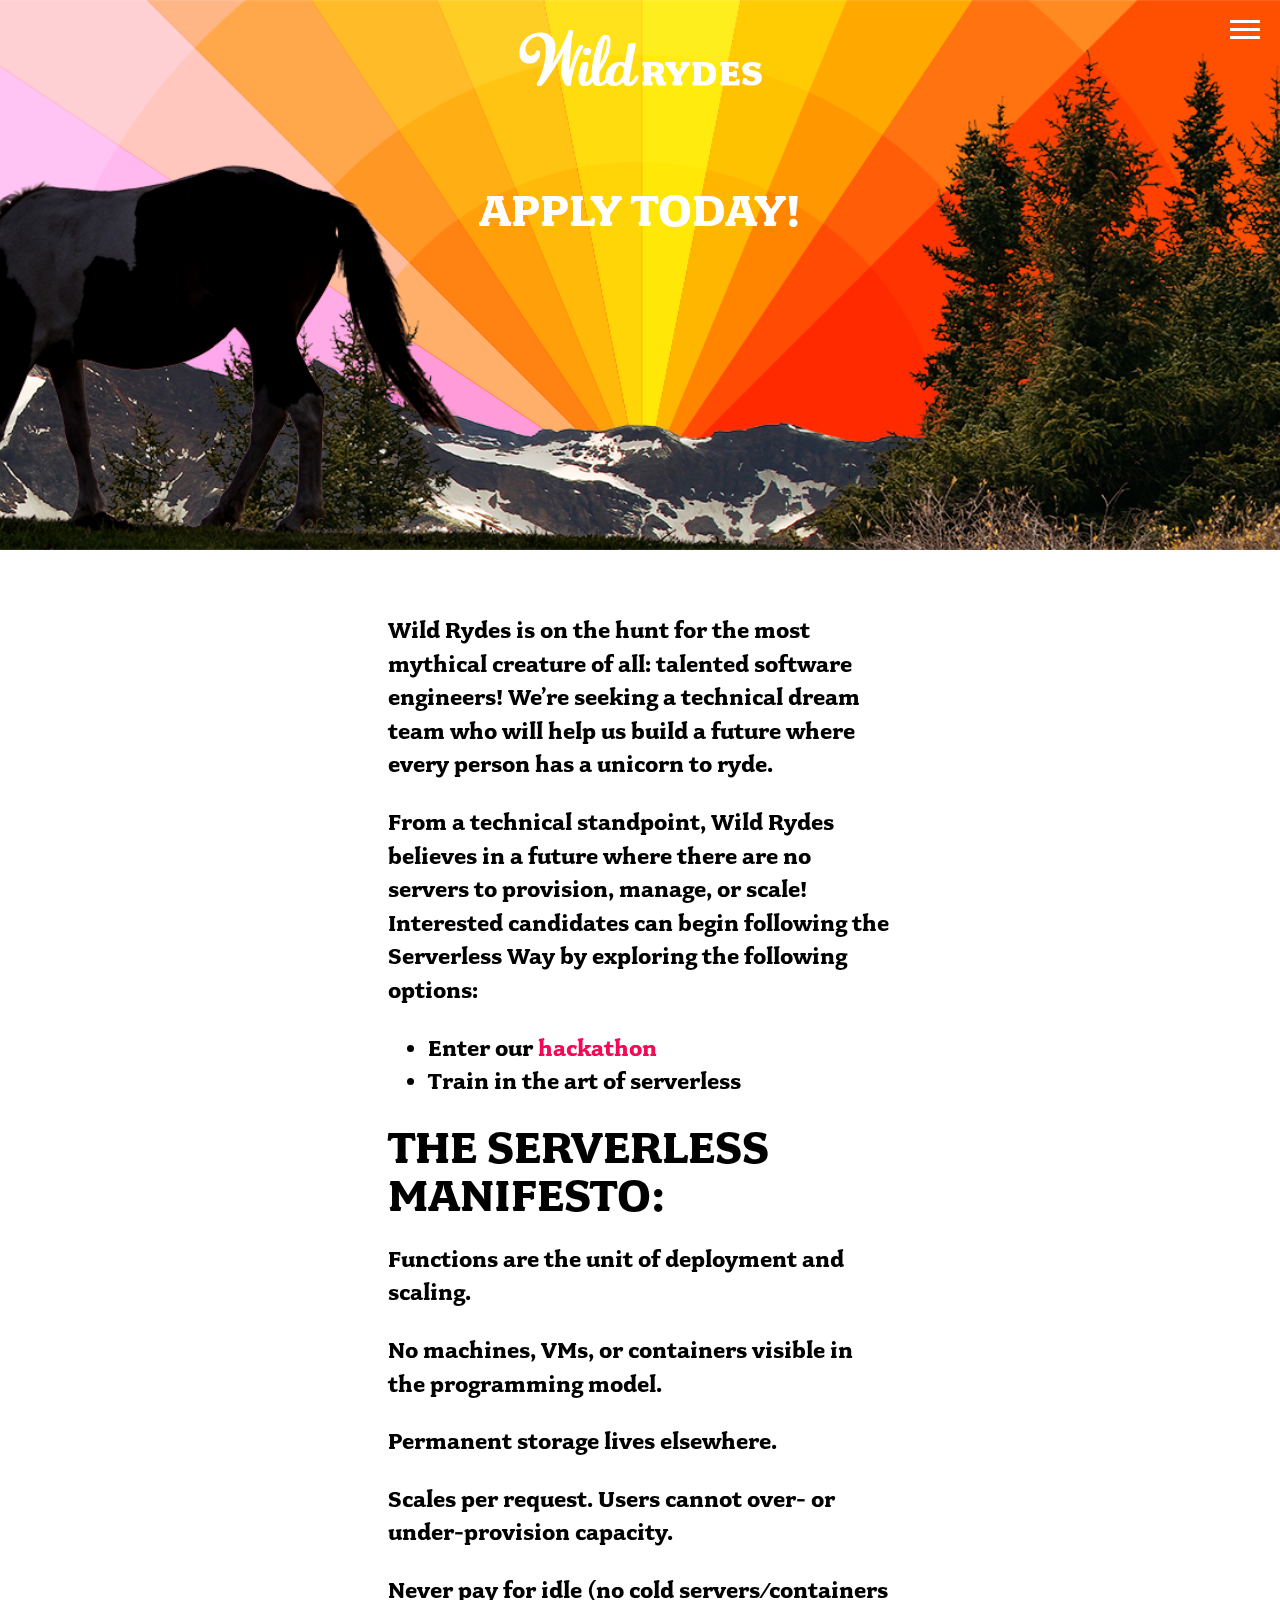
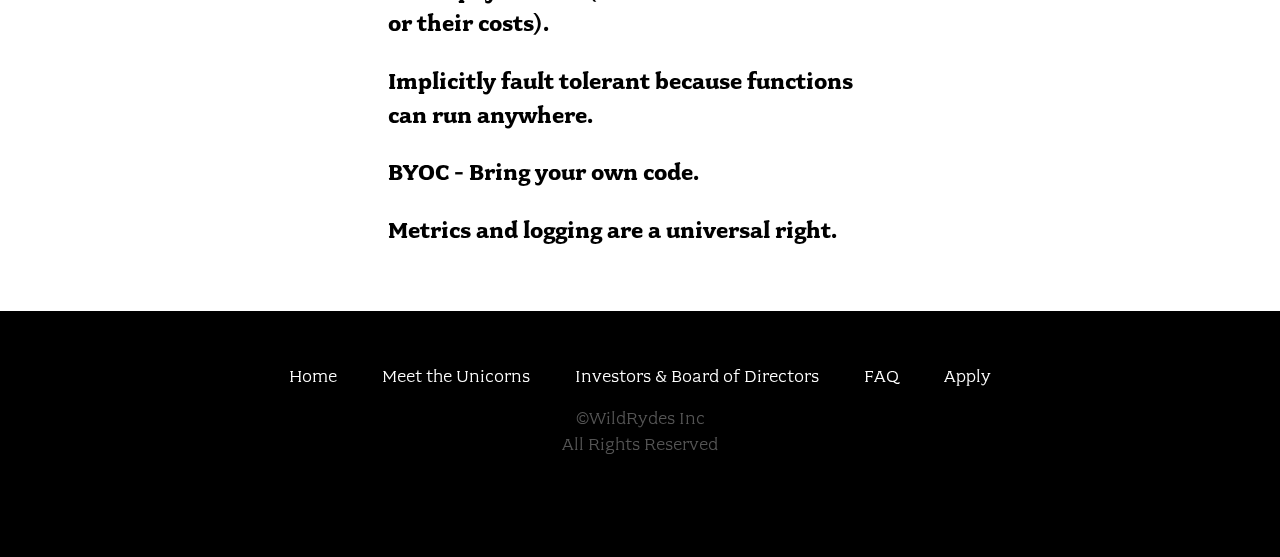
==== apply.html @ 74ac7d46 "Initial commit" ====
<!doctype html>
<html class="no-js" lang="">
<head>
  <meta charset="utf-8">
  <meta name="description" content="">
  <meta name="viewport" content="width=device-width, initial-scale=1">
  <title>Apply - Wild Rydes</title>

  <link rel="stylesheet" href="css/font.css">
  <link rel="stylesheet" href="css/main.css">

  <script src="js/vendor/modernizr.js"></script>
</head>
<body class="page-apply">

  <header class="site-header">
    <div class="site-logo">Wild Rydes</div>

    <div class="row column medium-8 large-6 xlarge-5 xxlarge-4">
      <h1 class="title">Apply Today!</h1>
    </div>

    <nav class="site-nav">
      <ul>
        <li><a href="index.html">Home</a></li>
        <li><a href="unicorns.html">Meet the Unicorns</a></li>
        <li><a href="investors.html">Investors & Board of Directors</a></li>
        <li><a href="faq.html">FAQ</a></li>
        <li><a href="apply.html">Apply</a></li>
      </ul>
    </nav>
    <button type="button" class="btn-menu"><span>Menu</span></button>
  </header>

  <section class="content">
    <div class="row column medium-10 large-7 xlarge-5">
      <p>Wild Rydes is on the hunt for the most mythical creature of all: talented software engineers! We’re seeking a technical dream team who will help us build a future where every person has a unicorn to ryde.</p>
      <p>From a technical standpoint, Wild Rydes believes in a future where there are no servers to provision, manage, or scale! Interested candidates can begin following the Serverless Way by exploring the following options:</p>
      <ul>
        <li>Enter our <a href="http://awschatbot.devpost.com" target="_blank">hackathon</a></li>
        <li>Train in the art of serverless</li>
      </ul>

      <h2>The Serverless Manifesto:</h2>
      <p>Functions are the unit of deployment and scaling.</p>
      <p>No machines, VMs, or containers visible in the programming model.</p>
      <p>Permanent storage lives elsewhere.</p>
      <p>Scales per request. Users cannot over- or under-provision capacity.</p>
      <p>Never pay for idle (no cold servers/containers or their costs).</p>
      <p>Implicitly fault tolerant because functions can run anywhere.</p>
      <p>BYOC - Bring your own code.</p>
      <p>Metrics and logging are a universal right.</p>
    </div>
  </section>

  <footer class="site-footer">
    <div class="row column">
      <nav class="footer-nav">
        <ul>
          <li><a href="index.html">Home</a></li>
          <li><a href="unicorns.html">Meet the Unicorns</a></li>
          <li><a href="investors.html">Investors & Board of Directors</a></li>
          <li><a href="faq.html">FAQ</a></li>
          <li><a href="apply.html">Apply</a></li>
        </ul>
      </nav>
    </div>

    <div class="row column">
      <div class="footer-legal">
        &copy;WildRydes Inc<br>
        All Rights Reserved
      </div>
    </div>
  </footer>

  <script src="js/vendor.js"></script>

  <script src="js/main.js"></script>
</body>
</html>
---- css/font.css ----
@font-face {
    font-family: "fairplex-wide";
    font-style: normal;
    font-weight: 400;
    src: url("../fonts/fairplex-wide-n4.woff") format("woff2");
}
@font-face {
    font-family: "fairplex-wide";
    font-style: normal;
    font-weight: 700;
    src: url("../fonts/fairplex-wide-n7.woff") format("woff2");
}
---- css/main.css ----
/*! normalize.css v4.2.0 | MIT License | github.com/necolas/normalize.css */html{font-family:sans-serif;line-height:1.15;-ms-text-size-adjust:100%;-webkit-text-size-adjust:100%}body{margin:0}article,aside,footer,header,nav,section{display:block}h1{font-size:2em;margin:.67em 0}figcaption,figure,main{display:block}figure{margin:1em 40px}hr{box-sizing:content-box;height:0;overflow:visible}pre{font-family:monospace,monospace;font-size:1em}a{background-color:transparent;-webkit-text-decoration-skip:objects}a:active,a:hover{outline-width:0}abbr[title]{border-bottom:none;text-decoration:underline;text-decoration:underline dotted}b,strong{font-weight:inherit;font-weight:bolder}code,kbd,samp{font-family:monospace,monospace;font-size:1em}dfn{font-style:italic}mark{background-color:#ff0;color:#000}small{font-size:80%}sub,sup{font-size:75%;line-height:0;position:relative;vertical-align:baseline}sub{bottom:-.25em}sup{top:-.5em}audio,video{display:inline-block}audio:not([controls]){display:none;height:0}img{border-style:none}svg:not(:root){overflow:hidden}button,input,optgroup,select,textarea{font:inherit;margin:0}optgroup{font-weight:700}button,input{overflow:visible}button,select{text-transform:none}[type=reset],[type=submit],button,html [type=button]{-webkit-appearance:button;cursor:pointer}[type=button]::-moz-focus-inner,[type=reset]::-moz-focus-inner,[type=submit]::-moz-focus-inner,button::-moz-focus-inner{border-style:none;padding:0}[type=button]:-moz-focusring,[type=reset]:-moz-focusring,[type=submit]:-moz-focusring,button:-moz-focusring{outline:1px dotted ButtonText}fieldset{border:1px solid silver;margin:0 2px;padding:.35em .625em .75em}legend{box-sizing:border-box;color:inherit;display:table;max-width:100%;padding:0;white-space:normal}progress{display:inline-block;vertical-align:baseline}textarea{overflow:auto}[type=checkbox],[type=radio]{box-sizing:border-box;padding:0}[type=number]::-webkit-inner-spin-button,[type=number]::-webkit-outer-spin-button{height:auto}[type=search]{-webkit-appearance:textfield;outline-offset:-2px}[type=search]::-webkit-search-cancel-button,[type=search]::-webkit-search-decoration{-webkit-appearance:none}::-webkit-file-upload-button{-webkit-appearance:button;font:inherit}details,menu{display:block}summary{display:list-item}canvas{display:inline-block}[hidden],template{display:none}.row{max-width:96.875rem;margin-left:auto;margin-right:auto}.row:after,.row:before{content:' ';display:table}.row:after{clear:both}.row.collapse>.column,.row.collapse>.columns{padding-left:0;padding-right:0}.row .row{max-width:none;margin-left:-.625rem;margin-right:-.625rem}@media screen and (min-width:40em){.row .row{margin-left:-.9375rem;margin-right:-.9375rem}}.row .row.collapse{margin-left:0;margin-right:0}.row.expanded{max-width:none}.row.expanded .row{margin-left:auto;margin-right:auto}.column,.columns{width:100%;float:left;padding-left:.625rem;padding-right:.625rem}@media screen and (min-width:40em){.column,.columns{padding-left:.9375rem;padding-right:.9375rem}}.column:last-child:not(:first-child),.columns:last-child:not(:first-child){float:right}.column.end:last-child:last-child,.end.columns:last-child:last-child{float:left}.column.row.row,.row.row.columns{float:none}.row .column.row.row,.row .row.row.columns{padding-left:0;padding-right:0;margin-left:0;margin-right:0}.small-1{width:8.3333333333%}.small-push-1{position:relative;left:8.3333333333%}.small-pull-1{position:relative;left:-8.3333333333%}.small-offset-0{margin-left:0}.small-2{width:16.6666666667%}.small-push-2{position:relative;left:16.6666666667%}.small-pull-2{position:relative;left:-16.6666666667%}.small-offset-1{margin-left:8.3333333333%}.small-3{width:25%}.small-push-3{position:relative;left:25%}.small-pull-3{position:relative;left:-25%}.small-offset-2{margin-left:16.6666666667%}.small-4{width:33.3333333333%}.small-push-4{position:relative;left:33.3333333333%}.small-pull-4{position:relative;left:-33.3333333333%}.small-offset-3{margin-left:25%}.small-5{width:41.6666666667%}.small-push-5{position:relative;left:41.6666666667%}.small-pull-5{position:relative;left:-41.6666666667%}.small-offset-4{margin-left:33.3333333333%}.small-6{width:50%}.small-push-6{position:relative;left:50%}.small-pull-6{position:relative;left:-50%}.small-offset-5{margin-left:41.6666666667%}.small-7{width:58.3333333333%}.small-push-7{position:relative;left:58.3333333333%}.small-pull-7{position:relative;left:-58.3333333333%}.small-offset-6{margin-left:50%}.small-8{width:66.6666666667%}.small-push-8{position:relative;left:66.6666666667%}.small-pull-8{position:relative;left:-66.6666666667%}.small-offset-7{margin-left:58.3333333333%}.small-9{width:75%}.small-push-9{position:relative;left:75%}.small-pull-9{position:relative;left:-75%}.small-offset-8{margin-left:66.6666666667%}.small-10{width:83.3333333333%}.small-push-10{position:relative;left:83.3333333333%}.small-pull-10{position:relative;left:-83.3333333333%}.small-offset-9{margin-left:75%}.small-11{width:91.6666666667%}.small-push-11{position:relative;left:91.6666666667%}.small-pull-11{position:relative;left:-91.6666666667%}.small-offset-10{margin-left:83.3333333333%}.small-12{width:100%}.small-offset-11{margin-left:91.6666666667%}.small-up-1>.column,.small-up-1>.columns{width:100%;float:left}.small-up-1>.column:nth-of-type(1n),.small-up-1>.columns:nth-of-type(1n){clear:none}.small-up-1>.column:nth-of-type(1n+1),.small-up-1>.columns:nth-of-type(1n+1){clear:both}.small-up-1>.column:last-child,.small-up-1>.columns:last-child{float:left}.small-up-2>.column,.small-up-2>.columns{width:50%;float:left}.small-up-2>.column:nth-of-type(1n),.small-up-2>.columns:nth-of-type(1n){clear:none}.small-up-2>.column:nth-of-type(2n+1),.small-up-2>.columns:nth-of-type(2n+1){clear:both}.small-up-2>.column:last-child,.small-up-2>.columns:last-child{float:left}.small-up-3>.column,.small-up-3>.columns{width:33.3333333333%;float:left}.small-up-3>.column:nth-of-type(1n),.small-up-3>.columns:nth-of-type(1n){clear:none}.small-up-3>.column:nth-of-type(3n+1),.small-up-3>.columns:nth-of-type(3n+1){clear:both}.small-up-3>.column:last-child,.small-up-3>.columns:last-child{float:left}.small-up-4>.column,.small-up-4>.columns{width:25%;float:left}.small-up-4>.column:nth-of-type(1n),.small-up-4>.columns:nth-of-type(1n){clear:none}.small-up-4>.column:nth-of-type(4n+1),.small-up-4>.columns:nth-of-type(4n+1){clear:both}.small-up-4>.column:last-child,.small-up-4>.columns:last-child{float:left}.small-up-5>.column,.small-up-5>.columns{width:20%;float:left}.small-up-5>.column:nth-of-type(1n),.small-up-5>.columns:nth-of-type(1n){clear:none}.small-up-5>.column:nth-of-type(5n+1),.small-up-5>.columns:nth-of-type(5n+1){clear:both}.small-up-5>.column:last-child,.small-up-5>.columns:last-child{float:left}.small-up-6>.column,.small-up-6>.columns{width:16.6666666667%;float:left}.small-up-6>.column:nth-of-type(1n),.small-up-6>.columns:nth-of-type(1n){clear:none}.small-up-6>.column:nth-of-type(6n+1),.small-up-6>.columns:nth-of-type(6n+1){clear:both}.small-up-6>.column:last-child,.small-up-6>.columns:last-child{float:left}.small-up-7>.column,.small-up-7>.columns{width:14.2857142857%;float:left}.small-up-7>.column:nth-of-type(1n),.small-up-7>.columns:nth-of-type(1n){clear:none}.small-up-7>.column:nth-of-type(7n+1),.small-up-7>.columns:nth-of-type(7n+1){clear:both}.small-up-7>.column:last-child,.small-up-7>.columns:last-child{float:left}.small-up-8>.column,.small-up-8>.columns{width:12.5%;float:left}.small-up-8>.column:nth-of-type(1n),.small-up-8>.columns:nth-of-type(1n){clear:none}.small-up-8>.column:nth-of-type(8n+1),.small-up-8>.columns:nth-of-type(8n+1){clear:both}.small-up-8>.column:last-child,.small-up-8>.columns:last-child{float:left}.small-collapse>.column,.small-collapse>.columns{padding-left:0;padding-right:0}.expanded.row .small-collapse.row,.small-collapse .row{margin-left:0;margin-right:0}.small-uncollapse>.column,.small-uncollapse>.columns{padding-left:.625rem;padding-right:.625rem}.small-centered{float:none;margin-left:auto;margin-right:auto}.small-pull-0,.small-push-0,.small-uncentered{position:static;margin-left:0;margin-right:0;float:left}@media screen and (min-width:40em){.medium-1{width:8.3333333333%}.medium-push-1{position:relative;left:8.3333333333%}.medium-pull-1{position:relative;left:-8.3333333333%}.medium-offset-0{margin-left:0}.medium-2{width:16.6666666667%}.medium-push-2{position:relative;left:16.6666666667%}.medium-pull-2{position:relative;left:-16.6666666667%}.medium-offset-1{margin-left:8.3333333333%}.medium-3{width:25%}.medium-push-3{position:relative;left:25%}.medium-pull-3{position:relative;left:-25%}.medium-offset-2{margin-left:16.6666666667%}.medium-4{width:33.3333333333%}.medium-push-4{position:relative;left:33.3333333333%}.medium-pull-4{position:relative;left:-33.3333333333%}.medium-offset-3{margin-left:25%}.medium-5{width:41.6666666667%}.medium-push-5{position:relative;left:41.6666666667%}.medium-pull-5{position:relative;left:-41.6666666667%}.medium-offset-4{margin-left:33.3333333333%}.medium-6{width:50%}.medium-push-6{position:relative;left:50%}.medium-pull-6{position:relative;left:-50%}.medium-offset-5{margin-left:41.6666666667%}.medium-7{width:58.3333333333%}.medium-push-7{position:relative;left:58.3333333333%}.medium-pull-7{position:relative;left:-58.3333333333%}.medium-offset-6{margin-left:50%}.medium-8{width:66.6666666667%}.medium-push-8{position:relative;left:66.6666666667%}.medium-pull-8{position:relative;left:-66.6666666667%}.medium-offset-7{margin-left:58.3333333333%}.medium-9{width:75%}.medium-push-9{position:relative;left:75%}.medium-pull-9{position:relative;left:-75%}.medium-offset-8{margin-left:66.6666666667%}.medium-10{width:83.3333333333%}.medium-push-10{position:relative;left:83.3333333333%}.medium-pull-10{position:relative;left:-83.3333333333%}.medium-offset-9{margin-left:75%}.medium-11{width:91.6666666667%}.medium-push-11{position:relative;left:91.6666666667%}.medium-pull-11{position:relative;left:-91.6666666667%}.medium-offset-10{margin-left:83.3333333333%}.medium-12{width:100%}.medium-offset-11{margin-left:91.6666666667%}.medium-up-1>.column,.medium-up-1>.columns{width:100%;float:left}.medium-up-1>.column:nth-of-type(1n),.medium-up-1>.columns:nth-of-type(1n){clear:none}.medium-up-1>.column:nth-of-type(1n+1),.medium-up-1>.columns:nth-of-type(1n+1){clear:both}.medium-up-1>.column:last-child,.medium-up-1>.columns:last-child{float:left}.medium-up-2>.column,.medium-up-2>.columns{width:50%;float:left}.medium-up-2>.column:nth-of-type(1n),.medium-up-2>.columns:nth-of-type(1n){clear:none}.medium-up-2>.column:nth-of-type(2n+1),.medium-up-2>.columns:nth-of-type(2n+1){clear:both}.medium-up-2>.column:last-child,.medium-up-2>.columns:last-child{float:left}.medium-up-3>.column,.medium-up-3>.columns{width:33.3333333333%;float:left}.medium-up-3>.column:nth-of-type(1n),.medium-up-3>.columns:nth-of-type(1n){clear:none}.medium-up-3>.column:nth-of-type(3n+1),.medium-up-3>.columns:nth-of-type(3n+1){clear:both}.medium-up-3>.column:last-child,.medium-up-3>.columns:last-child{float:left}.medium-up-4>.column,.medium-up-4>.columns{width:25%;float:left}.medium-up-4>.column:nth-of-type(1n),.medium-up-4>.columns:nth-of-type(1n){clear:none}.medium-up-4>.column:nth-of-type(4n+1),.medium-up-4>.columns:nth-of-type(4n+1){clear:both}.medium-up-4>.column:last-child,.medium-up-4>.columns:last-child{float:left}.medium-up-5>.column,.medium-up-5>.columns{width:20%;float:left}.medium-up-5>.column:nth-of-type(1n),.medium-up-5>.columns:nth-of-type(1n){clear:none}.medium-up-5>.column:nth-of-type(5n+1),.medium-up-5>.columns:nth-of-type(5n+1){clear:both}.medium-up-5>.column:last-child,.medium-up-5>.columns:last-child{float:left}.medium-up-6>.column,.medium-up-6>.columns{width:16.6666666667%;float:left}.medium-up-6>.column:nth-of-type(1n),.medium-up-6>.columns:nth-of-type(1n){clear:none}.medium-up-6>.column:nth-of-type(6n+1),.medium-up-6>.columns:nth-of-type(6n+1){clear:both}.medium-up-6>.column:last-child,.medium-up-6>.columns:last-child{float:left}.medium-up-7>.column,.medium-up-7>.columns{width:14.2857142857%;float:left}.medium-up-7>.column:nth-of-type(1n),.medium-up-7>.columns:nth-of-type(1n){clear:none}.medium-up-7>.column:nth-of-type(7n+1),.medium-up-7>.columns:nth-of-type(7n+1){clear:both}.medium-up-7>.column:last-child,.medium-up-7>.columns:last-child{float:left}.medium-up-8>.column,.medium-up-8>.columns{width:12.5%;float:left}.medium-up-8>.column:nth-of-type(1n),.medium-up-8>.columns:nth-of-type(1n){clear:none}.medium-up-8>.column:nth-of-type(8n+1),.medium-up-8>.columns:nth-of-type(8n+1){clear:both}.medium-up-8>.column:last-child,.medium-up-8>.columns:last-child{float:left}.medium-collapse>.column,.medium-collapse>.columns{padding-left:0;padding-right:0}.expanded.row .medium-collapse.row,.medium-collapse .row{margin-left:0;margin-right:0}.medium-uncollapse>.column,.medium-uncollapse>.columns{padding-left:.9375rem;padding-right:.9375rem}.medium-centered{float:none;margin-left:auto;margin-right:auto}.medium-pull-0,.medium-push-0,.medium-uncentered{position:static;margin-left:0;margin-right:0;float:left}}@media screen and (min-width:64em){.large-1{width:8.3333333333%}.large-push-1{position:relative;left:8.3333333333%}.large-pull-1{position:relative;left:-8.3333333333%}.large-offset-0{margin-left:0}.large-2{width:16.6666666667%}.large-push-2{position:relative;left:16.6666666667%}.large-pull-2{position:relative;left:-16.6666666667%}.large-offset-1{margin-left:8.3333333333%}.large-3{width:25%}.large-push-3{position:relative;left:25%}.large-pull-3{position:relative;left:-25%}.large-offset-2{margin-left:16.6666666667%}.large-4{width:33.3333333333%}.large-push-4{position:relative;left:33.3333333333%}.large-pull-4{position:relative;left:-33.3333333333%}.large-offset-3{margin-left:25%}.large-5{width:41.6666666667%}.large-push-5{position:relative;left:41.6666666667%}.large-pull-5{position:relative;left:-41.6666666667%}.large-offset-4{margin-left:33.3333333333%}.large-6{width:50%}.large-push-6{position:relative;left:50%}.large-pull-6{position:relative;left:-50%}.large-offset-5{margin-left:41.6666666667%}.large-7{width:58.3333333333%}.large-push-7{position:relative;left:58.3333333333%}.large-pull-7{position:relative;left:-58.3333333333%}.large-offset-6{margin-left:50%}.large-8{width:66.6666666667%}.large-push-8{position:relative;left:66.6666666667%}.large-pull-8{position:relative;left:-66.6666666667%}.large-offset-7{margin-left:58.3333333333%}.large-9{width:75%}.large-push-9{position:relative;left:75%}.large-pull-9{position:relative;left:-75%}.large-offset-8{margin-left:66.6666666667%}.large-10{width:83.3333333333%}.large-push-10{position:relative;left:83.3333333333%}.large-pull-10{position:relative;left:-83.3333333333%}.large-offset-9{margin-left:75%}.large-11{width:91.6666666667%}.large-push-11{position:relative;left:91.6666666667%}.large-pull-11{position:relative;left:-91.6666666667%}.large-offset-10{margin-left:83.3333333333%}.large-12{width:100%}.large-offset-11{margin-left:91.6666666667%}.large-up-1>.column,.large-up-1>.columns{width:100%;float:left}.large-up-1>.column:nth-of-type(1n),.large-up-1>.columns:nth-of-type(1n){clear:none}.large-up-1>.column:nth-of-type(1n+1),.large-up-1>.columns:nth-of-type(1n+1){clear:both}.large-up-1>.column:last-child,.large-up-1>.columns:last-child{float:left}.large-up-2>.column,.large-up-2>.columns{width:50%;float:left}.large-up-2>.column:nth-of-type(1n),.large-up-2>.columns:nth-of-type(1n){clear:none}.large-up-2>.column:nth-of-type(2n+1),.large-up-2>.columns:nth-of-type(2n+1){clear:both}.large-up-2>.column:last-child,.large-up-2>.columns:last-child{float:left}.large-up-3>.column,.large-up-3>.columns{width:33.3333333333%;float:left}.large-up-3>.column:nth-of-type(1n),.large-up-3>.columns:nth-of-type(1n){clear:none}.large-up-3>.column:nth-of-type(3n+1),.large-up-3>.columns:nth-of-type(3n+1){clear:both}.large-up-3>.column:last-child,.large-up-3>.columns:last-child{float:left}.large-up-4>.column,.large-up-4>.columns{width:25%;float:left}.large-up-4>.column:nth-of-type(1n),.large-up-4>.columns:nth-of-type(1n){clear:none}.large-up-4>.column:nth-of-type(4n+1),.large-up-4>.columns:nth-of-type(4n+1){clear:both}.large-up-4>.column:last-child,.large-up-4>.columns:last-child{float:left}.large-up-5>.column,.large-up-5>.columns{width:20%;float:left}.large-up-5>.column:nth-of-type(1n),.large-up-5>.columns:nth-of-type(1n){clear:none}.large-up-5>.column:nth-of-type(5n+1),.large-up-5>.columns:nth-of-type(5n+1){clear:both}.large-up-5>.column:last-child,.large-up-5>.columns:last-child{float:left}.large-up-6>.column,.large-up-6>.columns{width:16.6666666667%;float:left}.large-up-6>.column:nth-of-type(1n),.large-up-6>.columns:nth-of-type(1n){clear:none}.large-up-6>.column:nth-of-type(6n+1),.large-up-6>.columns:nth-of-type(6n+1){clear:both}.large-up-6>.column:last-child,.large-up-6>.columns:last-child{float:left}.large-up-7>.column,.large-up-7>.columns{width:14.2857142857%;float:left}.large-up-7>.column:nth-of-type(1n),.large-up-7>.columns:nth-of-type(1n){clear:none}.large-up-7>.column:nth-of-type(7n+1),.large-up-7>.columns:nth-of-type(7n+1){clear:both}.large-up-7>.column:last-child,.large-up-7>.columns:last-child{float:left}.large-up-8>.column,.large-up-8>.columns{width:12.5%;float:left}.large-up-8>.column:nth-of-type(1n),.large-up-8>.columns:nth-of-type(1n){clear:none}.large-up-8>.column:nth-of-type(8n+1),.large-up-8>.columns:nth-of-type(8n+1){clear:both}.large-up-8>.column:last-child,.large-up-8>.columns:last-child{float:left}.large-collapse>.column,.large-collapse>.columns{padding-left:0;padding-right:0}.expanded.row .large-collapse.row,.large-collapse .row{margin-left:0;margin-right:0}.large-uncollapse>.column,.large-uncollapse>.columns{padding-left:.9375rem;padding-right:.9375rem}.large-centered{float:none;margin-left:auto;margin-right:auto}.large-pull-0,.large-push-0,.large-uncentered{position:static;margin-left:0;margin-right:0;float:left}}@media screen and (min-width:75em){.xlarge-1{width:8.3333333333%}.xlarge-push-1{position:relative;left:8.3333333333%}.xlarge-pull-1{position:relative;left:-8.3333333333%}.xlarge-offset-0{margin-left:0}.xlarge-2{width:16.6666666667%}.xlarge-push-2{position:relative;left:16.6666666667%}.xlarge-pull-2{position:relative;left:-16.6666666667%}.xlarge-offset-1{margin-left:8.3333333333%}.xlarge-3{width:25%}.xlarge-push-3{position:relative;left:25%}.xlarge-pull-3{position:relative;left:-25%}.xlarge-offset-2{margin-left:16.6666666667%}.xlarge-4{width:33.3333333333%}.xlarge-push-4{position:relative;left:33.3333333333%}.xlarge-pull-4{position:relative;left:-33.3333333333%}.xlarge-offset-3{margin-left:25%}.xlarge-5{width:41.6666666667%}.xlarge-push-5{position:relative;left:41.6666666667%}.xlarge-pull-5{position:relative;left:-41.6666666667%}.xlarge-offset-4{margin-left:33.3333333333%}.xlarge-6{width:50%}.xlarge-push-6{position:relative;left:50%}.xlarge-pull-6{position:relative;left:-50%}.xlarge-offset-5{margin-left:41.6666666667%}.xlarge-7{width:58.3333333333%}.xlarge-push-7{position:relative;left:58.3333333333%}.xlarge-pull-7{position:relative;left:-58.3333333333%}.xlarge-offset-6{margin-left:50%}.xlarge-8{width:66.6666666667%}.xlarge-push-8{position:relative;left:66.6666666667%}.xlarge-pull-8{position:relative;left:-66.6666666667%}.xlarge-offset-7{margin-left:58.3333333333%}.xlarge-9{width:75%}.xlarge-push-9{position:relative;left:75%}.xlarge-pull-9{position:relative;left:-75%}.xlarge-offset-8{margin-left:66.6666666667%}.xlarge-10{width:83.3333333333%}.xlarge-push-10{position:relative;left:83.3333333333%}.xlarge-pull-10{position:relative;left:-83.3333333333%}.xlarge-offset-9{margin-left:75%}.xlarge-11{width:91.6666666667%}.xlarge-push-11{position:relative;left:91.6666666667%}.xlarge-pull-11{position:relative;left:-91.6666666667%}.xlarge-offset-10{margin-left:83.3333333333%}.xlarge-12{width:100%}.xlarge-offset-11{margin-left:91.6666666667%}.xlarge-up-1>.column,.xlarge-up-1>.columns{width:100%;float:left}.xlarge-up-1>.column:nth-of-type(1n),.xlarge-up-1>.columns:nth-of-type(1n){clear:none}.xlarge-up-1>.column:nth-of-type(1n+1),.xlarge-up-1>.columns:nth-of-type(1n+1){clear:both}.xlarge-up-1>.column:last-child,.xlarge-up-1>.columns:last-child{float:left}.xlarge-up-2>.column,.xlarge-up-2>.columns{width:50%;float:left}.xlarge-up-2>.column:nth-of-type(1n),.xlarge-up-2>.columns:nth-of-type(1n){clear:none}.xlarge-up-2>.column:nth-of-type(2n+1),.xlarge-up-2>.columns:nth-of-type(2n+1){clear:both}.xlarge-up-2>.column:last-child,.xlarge-up-2>.columns:last-child{float:left}.xlarge-up-3>.column,.xlarge-up-3>.columns{width:33.3333333333%;float:left}.xlarge-up-3>.column:nth-of-type(1n),.xlarge-up-3>.columns:nth-of-type(1n){clear:none}.xlarge-up-3>.column:nth-of-type(3n+1),.xlarge-up-3>.columns:nth-of-type(3n+1){clear:both}.xlarge-up-3>.column:last-child,.xlarge-up-3>.columns:last-child{float:left}.xlarge-up-4>.column,.xlarge-up-4>.columns{width:25%;float:left}.xlarge-up-4>.column:nth-of-type(1n),.xlarge-up-4>.columns:nth-of-type(1n){clear:none}.xlarge-up-4>.column:nth-of-type(4n+1),.xlarge-up-4>.columns:nth-of-type(4n+1){clear:both}.xlarge-up-4>.column:last-child,.xlarge-up-4>.columns:last-child{float:left}.xlarge-up-5>.column,.xlarge-up-5>.columns{width:20%;float:left}.xlarge-up-5>.column:nth-of-type(1n),.xlarge-up-5>.columns:nth-of-type(1n){clear:none}.xlarge-up-5>.column:nth-of-type(5n+1),.xlarge-up-5>.columns:nth-of-type(5n+1){clear:both}.xlarge-up-5>.column:last-child,.xlarge-up-5>.columns:last-child{float:left}.xlarge-up-6>.column,.xlarge-up-6>.columns{width:16.6666666667%;float:left}.xlarge-up-6>.column:nth-of-type(1n),.xlarge-up-6>.columns:nth-of-type(1n){clear:none}.xlarge-up-6>.column:nth-of-type(6n+1),.xlarge-up-6>.columns:nth-of-type(6n+1){clear:both}.xlarge-up-6>.column:last-child,.xlarge-up-6>.columns:last-child{float:left}.xlarge-up-7>.column,.xlarge-up-7>.columns{width:14.2857142857%;float:left}.xlarge-up-7>.column:nth-of-type(1n),.xlarge-up-7>.columns:nth-of-type(1n){clear:none}.xlarge-up-7>.column:nth-of-type(7n+1),.xlarge-up-7>.columns:nth-of-type(7n+1){clear:both}.xlarge-up-7>.column:last-child,.xlarge-up-7>.columns:last-child{float:left}.xlarge-up-8>.column,.xlarge-up-8>.columns{width:12.5%;float:left}.xlarge-up-8>.column:nth-of-type(1n),.xlarge-up-8>.columns:nth-of-type(1n){clear:none}.xlarge-up-8>.column:nth-of-type(8n+1),.xlarge-up-8>.columns:nth-of-type(8n+1){clear:both}.xlarge-up-8>.column:last-child,.xlarge-up-8>.columns:last-child{float:left}.xlarge-collapse>.column,.xlarge-collapse>.columns{padding-left:0;padding-right:0}.expanded.row .xlarge-collapse.row,.xlarge-collapse .row{margin-left:0;margin-right:0}.xlarge-uncollapse>.column,.xlarge-uncollapse>.columns{padding-left:.9375rem;padding-right:.9375rem}.xlarge-centered{float:none;margin-left:auto;margin-right:auto}.xlarge-pull-0,.xlarge-push-0,.xlarge-uncentered{position:static;margin-left:0;margin-right:0;float:left}}@media screen and (min-width:90em){.xxlarge-1{width:8.3333333333%}.xxlarge-push-1{position:relative;left:8.3333333333%}.xxlarge-pull-1{position:relative;left:-8.3333333333%}.xxlarge-offset-0{margin-left:0}.xxlarge-2{width:16.6666666667%}.xxlarge-push-2{position:relative;left:16.6666666667%}.xxlarge-pull-2{position:relative;left:-16.6666666667%}.xxlarge-offset-1{margin-left:8.3333333333%}.xxlarge-3{width:25%}.xxlarge-push-3{position:relative;left:25%}.xxlarge-pull-3{position:relative;left:-25%}.xxlarge-offset-2{margin-left:16.6666666667%}.xxlarge-4{width:33.3333333333%}.xxlarge-push-4{position:relative;left:33.3333333333%}.xxlarge-pull-4{position:relative;left:-33.3333333333%}.xxlarge-offset-3{margin-left:25%}.xxlarge-5{width:41.6666666667%}.xxlarge-push-5{position:relative;left:41.6666666667%}.xxlarge-pull-5{position:relative;left:-41.6666666667%}.xxlarge-offset-4{margin-left:33.3333333333%}.xxlarge-6{width:50%}.xxlarge-push-6{position:relative;left:50%}.xxlarge-pull-6{position:relative;left:-50%}.xxlarge-offset-5{margin-left:41.6666666667%}.xxlarge-7{width:58.3333333333%}.xxlarge-push-7{position:relative;left:58.3333333333%}.xxlarge-pull-7{position:relative;left:-58.3333333333%}.xxlarge-offset-6{margin-left:50%}.xxlarge-8{width:66.6666666667%}.xxlarge-push-8{position:relative;left:66.6666666667%}.xxlarge-pull-8{position:relative;left:-66.6666666667%}.xxlarge-offset-7{margin-left:58.3333333333%}.xxlarge-9{width:75%}.xxlarge-push-9{position:relative;left:75%}.xxlarge-pull-9{position:relative;left:-75%}.xxlarge-offset-8{margin-left:66.6666666667%}.xxlarge-10{width:83.3333333333%}.xxlarge-push-10{position:relative;left:83.3333333333%}.xxlarge-pull-10{position:relative;left:-83.3333333333%}.xxlarge-offset-9{margin-left:75%}.xxlarge-11{width:91.6666666667%}.xxlarge-push-11{position:relative;left:91.6666666667%}.xxlarge-pull-11{position:relative;left:-91.6666666667%}.xxlarge-offset-10{margin-left:83.3333333333%}.xxlarge-12{width:100%}.xxlarge-offset-11{margin-left:91.6666666667%}.xxlarge-up-1>.column,.xxlarge-up-1>.columns{width:100%;float:left}.xxlarge-up-1>.column:nth-of-type(1n),.xxlarge-up-1>.columns:nth-of-type(1n){clear:none}.xxlarge-up-1>.column:nth-of-type(1n+1),.xxlarge-up-1>.columns:nth-of-type(1n+1){clear:both}.xxlarge-up-1>.column:last-child,.xxlarge-up-1>.columns:last-child{float:left}.xxlarge-up-2>.column,.xxlarge-up-2>.columns{width:50%;float:left}.xxlarge-up-2>.column:nth-of-type(1n),.xxlarge-up-2>.columns:nth-of-type(1n){clear:none}.xxlarge-up-2>.column:nth-of-type(2n+1),.xxlarge-up-2>.columns:nth-of-type(2n+1){clear:both}.xxlarge-up-2>.column:last-child,.xxlarge-up-2>.columns:last-child{float:left}.xxlarge-up-3>.column,.xxlarge-up-3>.columns{width:33.3333333333%;float:left}.xxlarge-up-3>.column:nth-of-type(1n),.xxlarge-up-3>.columns:nth-of-type(1n){clear:none}.xxlarge-up-3>.column:nth-of-type(3n+1),.xxlarge-up-3>.columns:nth-of-type(3n+1){clear:both}.xxlarge-up-3>.column:last-child,.xxlarge-up-3>.columns:last-child{float:left}.xxlarge-up-4>.column,.xxlarge-up-4>.columns{width:25%;float:left}.xxlarge-up-4>.column:nth-of-type(1n),.xxlarge-up-4>.columns:nth-of-type(1n){clear:none}.xxlarge-up-4>.column:nth-of-type(4n+1),.xxlarge-up-4>.columns:nth-of-type(4n+1){clear:both}.xxlarge-up-4>.column:last-child,.xxlarge-up-4>.columns:last-child{float:left}.xxlarge-up-5>.column,.xxlarge-up-5>.columns{width:20%;float:left}.xxlarge-up-5>.column:nth-of-type(1n),.xxlarge-up-5>.columns:nth-of-type(1n){clear:none}.xxlarge-up-5>.column:nth-of-type(5n+1),.xxlarge-up-5>.columns:nth-of-type(5n+1){clear:both}.xxlarge-up-5>.column:last-child,.xxlarge-up-5>.columns:last-child{float:left}.xxlarge-up-6>.column,.xxlarge-up-6>.columns{width:16.6666666667%;float:left}.xxlarge-up-6>.column:nth-of-type(1n),.xxlarge-up-6>.columns:nth-of-type(1n){clear:none}.xxlarge-up-6>.column:nth-of-type(6n+1),.xxlarge-up-6>.columns:nth-of-type(6n+1){clear:both}.xxlarge-up-6>.column:last-child,.xxlarge-up-6>.columns:last-child{float:left}.xxlarge-up-7>.column,.xxlarge-up-7>.columns{width:14.2857142857%;float:left}.xxlarge-up-7>.column:nth-of-type(1n),.xxlarge-up-7>.columns:nth-of-type(1n){clear:none}.xxlarge-up-7>.column:nth-of-type(7n+1),.xxlarge-up-7>.columns:nth-of-type(7n+1){clear:both}.xxlarge-up-7>.column:last-child,.xxlarge-up-7>.columns:last-child{float:left}.xxlarge-up-8>.column,.xxlarge-up-8>.columns{width:12.5%;float:left}.xxlarge-up-8>.column:nth-of-type(1n),.xxlarge-up-8>.columns:nth-of-type(1n){clear:none}.xxlarge-up-8>.column:nth-of-type(8n+1),.xxlarge-up-8>.columns:nth-of-type(8n+1){clear:both}.xxlarge-up-8>.column:last-child,.xxlarge-up-8>.columns:last-child{float:left}.xxlarge-collapse>.column,.xxlarge-collapse>.columns{padding-left:0;padding-right:0}.expanded.row .xxlarge-collapse.row,.xxlarge-collapse .row{margin-left:0;margin-right:0}.xxlarge-uncollapse>.column,.xxlarge-uncollapse>.columns{padding-left:.9375rem;padding-right:.9375rem}.xxlarge-centered{float:none;margin-left:auto;margin-right:auto}.xxlarge-pull-0,.xxlarge-push-0,.xxlarge-uncentered{position:static;margin-left:0;margin-right:0;float:left}}.footer-nav ul,.site-nav ul{margin:0;padding:0;list-style:none}*,:after,:before{box-sizing:border-box}html{line-height:1.4}html.menu-opened{overflow:hidden}body{font-family:fairplex-wide,serif;font-size:125%;-webkit-font-smoothing:antialiased;-moz-osx-font-smoothing:grayscale}h1,h2,h3,h4,h5{line-height:1;margin:0 0 .9375rem;text-transform:uppercase;font-size:1.5rem}@media screen and (min-width:40em){h1,h2,h3,h4,h5{font-size:2.25rem}}@media screen and (min-width:64em){h1,h2,h3,h4,h5{font-size:3rem}}::-webkit-input-placeholder{color:hsla(0,0%,100%,.4);font-style:italic}::-moz-placeholder{color:hsla(0,0%,100%,.4);font-style:italic}:-ms-input-placeholder{color:hsla(0,0%,100%,.4);font-style:italic}a{color:#f50856;text-decoration:none}img{max-width:100%}.content{font-style:italic}.site-nav{background:url(../images/star-pattern.png) 50% hsla(0,0%,100%,.2);-webkit-box-align:center;-ms-flex-align:center;align-items:center;display:-webkit-box;display:-ms-flexbox;display:flex;-webkit-box-pack:center;-ms-flex-pack:center;justify-content:center;text-align:center;position:fixed;top:0;left:0;opacity:0;height:100vh;width:100%;z-index:-1;-webkit-transition:all .2s ease-in-out;transition:all .2s ease-in-out}.menu-opened .site-nav{opacity:1;z-index:100}.site-nav li{margin:.9375rem 0}.site-nav a{color:#000;font-weight:700}.site-nav a:hover{color:#f50856}@media screen and (min-width:40em){.site-nav a{font-size:2.5rem}}@media screen and (min-width:64em){.site-nav a{font-size:3.125rem}}.btn-menu{background:none;width:30px;height:19px;-webkit-appearance:none;-moz-appearance:none;appearance:none;border:none;cursor:pointer;outline:none;position:absolute;padding:0;right:1.25rem;top:1.25rem;z-index:200;text-indent:-999em}.btn-menu span,.btn-menu span:after,.btn-menu span:before{cursor:pointer;width:30px;height:3px}.btn-menu span{display:block;position:relative;background:#fff;-webkit-transition:all 0ms .3s;transition:all 0ms .3s}.btn-menu span:before{bottom:8px;-webkit-transition:bottom .3s cubic-bezier(.23,1,.32,1) .3s,-webkit-transform .3s cubic-bezier(.23,1,.32,1);transition:bottom .3s cubic-bezier(.23,1,.32,1) .3s,-webkit-transform .3s cubic-bezier(.23,1,.32,1);transition:bottom .3s cubic-bezier(.23,1,.32,1) .3s,transform .3s cubic-bezier(.23,1,.32,1);transition:bottom .3s cubic-bezier(.23,1,.32,1) .3s,transform .3s cubic-bezier(.23,1,.32,1),-webkit-transform .3s cubic-bezier(.23,1,.32,1)}.btn-menu span:after,.btn-menu span:before{content:"";position:absolute;left:0;background:#fff}.btn-menu span:after{top:8px;-webkit-transition:top .3s cubic-bezier(.23,1,.32,1) .3s,-webkit-transform .3s cubic-bezier(.23,1,.32,1);transition:top .3s cubic-bezier(.23,1,.32,1) .3s,-webkit-transform .3s cubic-bezier(.23,1,.32,1);transition:top .3s cubic-bezier(.23,1,.32,1) .3s,transform .3s cubic-bezier(.23,1,.32,1);transition:top .3s cubic-bezier(.23,1,.32,1) .3s,transform .3s cubic-bezier(.23,1,.32,1),-webkit-transform .3s cubic-bezier(.23,1,.32,1)}.menu-opened .btn-menu span{background:hsla(0,0%,100%,0)}.menu-opened .btn-menu span:after{background:#000;top:0;-webkit-transform:rotate(45deg);transform:rotate(45deg);-webkit-transition:top .3s cubic-bezier(.23,1,.32,1),-webkit-transform .3s cubic-bezier(.23,1,.32,1) .3s;transition:top .3s cubic-bezier(.23,1,.32,1),-webkit-transform .3s cubic-bezier(.23,1,.32,1) .3s;transition:top .3s cubic-bezier(.23,1,.32,1),transform .3s cubic-bezier(.23,1,.32,1) .3s;transition:top .3s cubic-bezier(.23,1,.32,1),transform .3s cubic-bezier(.23,1,.32,1) .3s,-webkit-transform .3s cubic-bezier(.23,1,.32,1) .3s}.menu-opened .btn-menu span:before{background:#000;bottom:0;-webkit-transform:rotate(-45deg);transform:rotate(-45deg);-webkit-transition:bottom .3s cubic-bezier(.23,1,.32,1),-webkit-transform .3s cubic-bezier(.23,1,.32,1) .3s;transition:bottom .3s cubic-bezier(.23,1,.32,1),-webkit-transform .3s cubic-bezier(.23,1,.32,1) .3s;transition:bottom .3s cubic-bezier(.23,1,.32,1),transform .3s cubic-bezier(.23,1,.32,1) .3s;transition:bottom .3s cubic-bezier(.23,1,.32,1),transform .3s cubic-bezier(.23,1,.32,1) .3s,-webkit-transform .3s cubic-bezier(.23,1,.32,1) .3s}.site-logo{display:block;background:url(../images/wr-logo-white.png) no-repeat;height:3.5rem;width:15.1875rem;text-indent:-999em;margin:0 auto 2.5rem}.site-logo.dark{background:url(../images/wr-logo-black.png) no-repeat}@media screen and (min-width:64em){.site-logo{margin-bottom:6.25rem}}.site-footer{background:#000;padding:2.5rem 0;text-align:center}@media screen and (min-width:40em){.site-footer{padding:3.125rem 0 6.25rem}}.footer-nav{margin-bottom:.9375rem}.footer-nav ul{line-height:1.5}@media screen and (min-width:40em){.footer-nav li{display:inline-block;margin:0 .625rem}}@media screen and (min-width:64em){.footer-nav li{margin:0 1.25rem}}.footer-nav a{color:#fff;font-size:1.125rem}.footer-nav a:hover{color:#f50856}.footer-legal{color:#555;font-size:1.125rem}.page-home .site-header{position:relative}.page-home .site-header .title{background:url(../images/wr-home-top.jpg) no-repeat top;background-size:cover;padding-bottom:70.2753441802%;margin:0;text-indent:-999em;position:relative}@media screen and (min-width:75em){.page-home .site-header .title:after{background:-webkit-linear-gradient(top,transparent,rgba(243,8,85,.85) 99%,rgba(245,8,86,.85));background:linear-gradient(180deg,transparent 0,rgba(243,8,85,.85) 99%,rgba(245,8,86,.85));content:'';height:3.75rem;width:100%;position:absolute;left:0;bottom:0}}.page-home .home-button{-webkit-appearance:none;-moz-appearance:none;appearance:none;background:#fff;border:1px solid transparent;border-radius:1.25rem;color:#f50856;font-size:1.25rem;text-transform:uppercase;padding:.3125rem 1.5625rem;position:absolute;left:50%;bottom:5%;-webkit-transform:translateX(-50%);transform:translateX(-50%);font-weight:700}@media screen and (min-width:40em){.page-home .home-button{bottom:22%}}.home-about{background:#f50856;color:#fff;padding:5rem 0;text-align:center}.home-about-block{margin:2.5rem 0}@media screen and (min-width:64em){.home-about-block{margin:5rem 0 0}}@media screen and (min-width:90em){.home-about-block{max-width:15rem;margin-left:auto;margin-right:auto}}.home-about-block .title{margin:0}.home-about-block .title:before{content:'';display:block;margin:0 auto 1.25rem;height:12.75rem}@media screen and (min-width:64em){.home-about-block .title{font-size:2.375rem}}.home-about-block .content{margin:0}.home-about-block .icon-download:before{background:url(../images/wr-home-block-1.png) no-repeat;width:11rem}.home-about-block .icon-unicorn:before{background:url(../images/wr-home-block-2.png) no-repeat;width:14.75rem}.home-about-block .icon-price:before{background:url(../images/wr-home-block-3.png) no-repeat;width:13.75rem}.home-about-block .icon-success:before{background:url(../images/wr-home-block-4.png) no-repeat;width:14.75rem}.home-story{background:url(../images/wr-home-about.jpg) no-repeat bottom;background-size:cover;color:#fff;text-align:center;padding:5rem 0}@media screen and (min-width:64em){.home-story{height:54.6875rem;display:-webkit-box;display:-ms-flexbox;display:flex;-webkit-box-align:center;-ms-flex-align:center;align-items:center}}@media screen and (min-width:75em){.home-story{height:63.75rem}}.home-sign-up{background:#000;color:#fff;text-align:center;padding:5rem 0}.home-sign-up .icon-w{max-width:50%}@media screen and (min-width:64em){.home-sign-up .icon-w{max-width:100%}}.home-sign-up form{max-width:45rem;margin:1.875rem auto;overflow:hidden}.home-sign-up form input{background:#333;border:1px solid transparent;color:#fff;padding:.3125rem;outline:none;width:100%}@media screen and (min-width:40em){.home-sign-up form input{border-top-left-radius:40px;border-bottom-left-radius:40px;float:left;height:3.4375rem;padding:.3125rem 1.875rem;width:calc(100% - 230px)}}.home-sign-up form button{background:#fff;border:1px solid transparent;color:#000;font-weight:700;text-transform:uppercase;outline:none;width:100%}@media screen and (min-width:40em){.home-sign-up form button{border-top-right-radius:40px;border-bottom-right-radius:40px;float:left;height:3.4375rem;width:14.375rem}}.home-sign-up .apps{margin:1.875rem 0}@media screen and (min-width:40em){.home-sign-up .apps a{margin:0 .3125rem}}.home-sign-up .social a{display:inline-block;text-indent:-999em;height:1.5rem;width:1.5rem;margin:0 .625rem;vertical-align:middle}.home-sign-up .social .icon-fb{background:url(../images/wr-home-facebook.png) no-repeat;height:1.5625rem;width:1.5625rem}.home-sign-up .social .icon-tw{background:url(../images/wr-home-twitter.png) no-repeat}.home-sign-up .social .icon-ig{background:url(../images/wr-home-instagram.png) no-repeat}.home-sign-up .social .icon-wc{background:url(../images/wr-home-wechat.png) no-repeat;width:1.8125rem}.home-sign-up .social .icon-wb{background:url(../images/wr-home-weibo.png) no-repeat;width:1.6875rem}.home-quote{background:url(../images/wr-home-quote.jpg) no-repeat bottom;background-size:cover;color:#fff;text-align:center;padding:5rem 0;line-height:.9}@media screen and (min-width:40em){.home-quote{display:-webkit-box;display:-ms-flexbox;display:flex;-webkit-box-align:center;-ms-flex-align:center;align-items:center}}@media screen and (min-width:64em){.home-quote{height:37.5rem}}@media screen and (min-width:75em){.home-quote{height:50rem}}.home-quote .quote{text-transform:uppercase;font-weight:900;margin-bottom:2.5rem}@media screen and (min-width:40em){.home-quote .quote{font-size:1.875rem}}@media screen and (min-width:64em){.home-quote .quote{font-size:3.125rem}}.home-quote .quoter{font-style:italic}.kraken-callout{background:#00bbd3;color:#fff;text-align:center;padding:5rem 0}@media screen and (min-width:40em){.kraken-callout .row{display:-webkit-box;display:-ms-flexbox;display:flex;-webkit-box-align:center;-ms-flex-align:center;align-items:center}}.kraken-callout img{max-width:80%;margin-bottom:1.25rem}@media screen and (min-width:40em){.kraken-callout img{max-width:100%;margin:0}}.page-unicorns .site-header{background:url(../images/wr-unicorn-header.png) no-repeat top;background-size:cover;text-align:center;padding:1.875rem 0}@media screen and (min-width:64em){.page-unicorns .site-header{min-height:31.25rem}}@media screen and (min-width:90em){.page-unicorns .site-header{min-height:40.625rem}}.unicorns-list{margin-top:2.5rem;text-align:center}@media screen and (min-width:64em){.unicorns-list{margin-bottom:3.75rem}}.unicorns-list img{margin-bottom:1.25rem}.unicorns-list .title{margin:0}.unicorns-list .subtitle{font-style:italic}.unicorns-list .subtitle:after{content:'-';display:block}.unicorns-list .content{margin-top:0}.unicorns-list .unicorn{overflow:hidden;margin-bottom:1.875rem}@media screen and (min-width:40em){.unicorns-list .unicorn{display:-webkit-box;display:-ms-flexbox;display:flex;-webkit-box-align:center;-ms-flex-align:center;align-items:center}}.unicorns-list .jimmy .subtitle,.unicorns-list .jimmy .title{color:#f50856}.unicorns-list .henry .subtitle,.unicorns-list .henry .title{color:#00bbd3}.unicorns-list .veronica .subtitle,.unicorns-list .veronica .title{color:#ffc400}.page-investors .top-section{background:url(../images/wr-investors-header.png) no-repeat bottom;background-size:cover;text-align:center;padding:1.875rem 0}@media screen and (min-width:64em){.page-investors .top-section{padding-bottom:3.75rem}}.investors-list{color:#fff;text-align:center}@media screen and (min-width:64em){.investors-list{margin-top:3.75rem}}.investors-list .investor{margin:0 auto 2.5rem;max-width:25rem}@media screen and (min-width:64em){.investors-list .investor{max-width:100%}}.investors-list .title{-webkit-hyphens:auto;-ms-hyphens:auto;hyphens:auto;margin:0}.investors-list .title:before{content:'';display:block;margin:0 auto 1.25rem;height:10.875rem}@media screen and (min-width:40em){.investors-list .title{font-size:1.875rem}}.investors-list .title.pcp:before{background:url(../images/wr-investors-pcp.png) no-repeat 50%;width:8.8125rem}.investors-list .title.awesome:before{background:url(../images/wr-investors-awesome.png) no-repeat 50%;width:7.75rem}.investors-list .title.barn:before{background:url(../images/wr-investors-thebarn.png) no-repeat 50%;width:7.4375rem}.investors-list .subtitle{font-style:italic}.board-directors{background:#000;color:#fff;text-align:center}@media screen and (min-width:64em){.board-directors{padding:1.875rem 0}}.board-directors .block{display:-webkit-box;display:-ms-flexbox;display:flex;-webkit-box-align:center;-ms-flex-align:center;align-items:center;-webkit-box-pack:center;-ms-flex-pack:center;justify-content:center;-webkit-box-orient:vertical;-webkit-box-direction:normal;-ms-flex-direction:column;flex-direction:column;padding:1.25rem;min-height:15.625rem;margin-bottom:.9375rem;background-position:50%;background-repeat:no-repeat;background-size:cover}@media screen and (min-width:64em){.board-directors .block{margin-bottom:1.875rem;min-height:24.375rem}}.board-directors .block:not(.intro){color:#000}.board-directors .block:not(.intro) .title{margin:0 0 .625rem}@media screen and (min-width:40em){.board-directors .block:not(.intro) .title{font-size:1.875rem}}.board-directors .block.one{background-image:url(../images/wr-investors-1.png)}.board-directors .block.two{background-image:url(../images/wr-investors-2.png)}.board-directors .block.three{background-image:url(../images/wr-investors-3.png)}.board-directors .block.four{background-image:url(../images/wr-investors-4.png)}.board-directors .block.five{background-image:url(../images/wr-investors-5.png)}.board-directors .content{margin:0;line-height:1.1}.page-faq .site-header{background:url(../images/wr-faq-header.jpg) no-repeat top;background-size:cover;color:#fff;text-align:center;padding:1.875rem 0}@media screen and (min-width:64em){.page-faq .site-header{min-height:30rem}}@media screen and (min-width:75em){.page-faq .site-header{min-height:34.375rem}}.faq-list{padding:2.5rem 0}@media screen and (min-width:40em){.faq-list{padding:3.75rem 0}}@media screen and (min-width:64em){.faq-list{font-size:1.5rem;padding:5rem 0}}.faq-list dl{margin:0}.faq-list dt{font-weight:700}.faq-list dd{margin:0 0 1.875rem}.page-apply .site-header{background:url(../images/wr-apply-header.png) no-repeat bottom;background-size:cover;color:#fff;text-align:center;padding:1.875rem 0}@media screen and (min-width:64em){.page-apply .site-header{min-height:30rem}}@media screen and (min-width:75em){.page-apply .site-header{min-height:34.375rem}}.page-apply .content{font-style:normal;font-weight:700;padding:2.5rem 0}@media screen and (min-width:64em){.page-apply .content{font-size:1.5rem}}
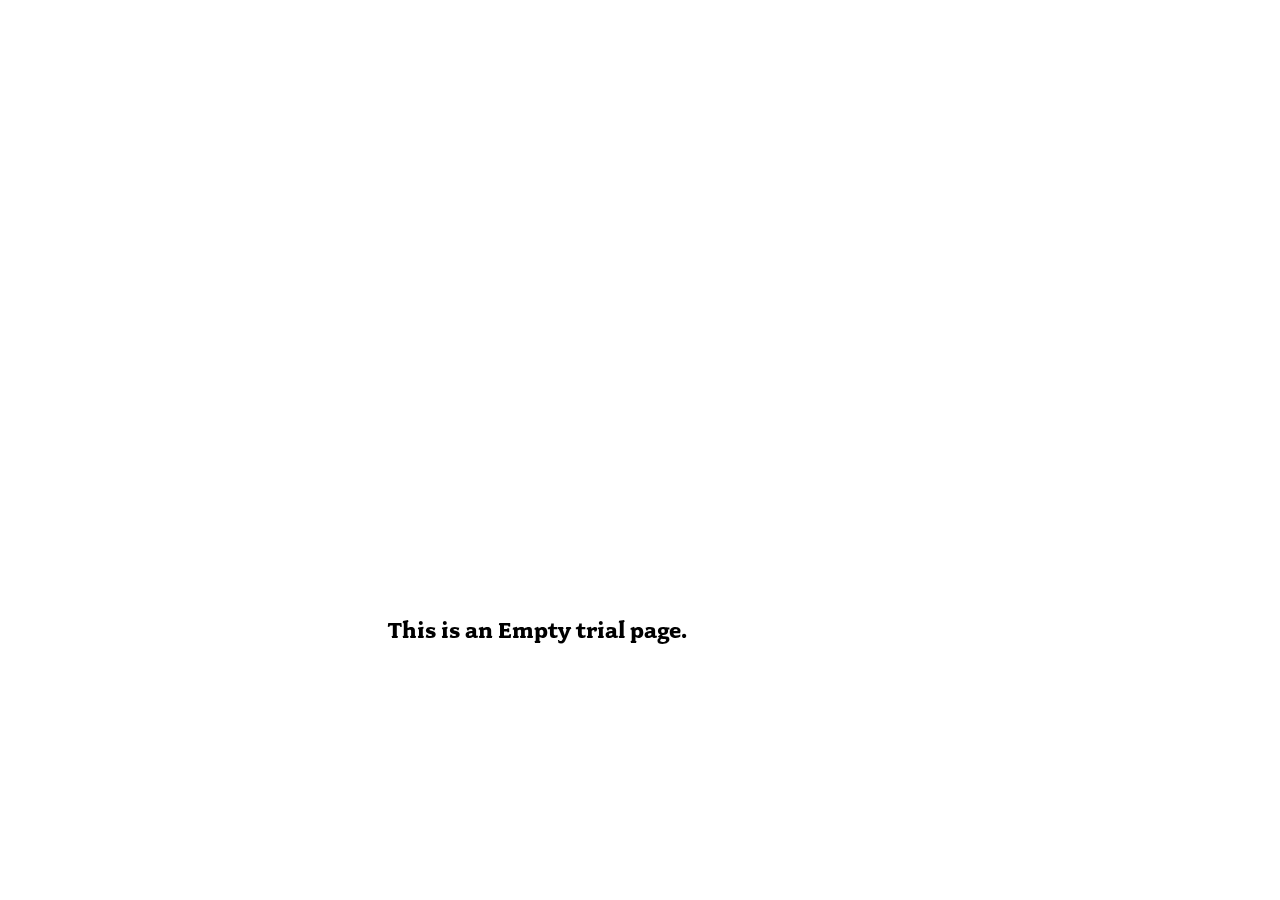
==== commit f2b8fbe9: "Add files via upload" ====
--- a/apply.html
+++ b/apply.html
@@ -4,7 +4,7 @@
   <meta charset="utf-8">
   <meta name="description" content="">
   <meta name="viewport" content="width=device-width, initial-scale=1">
-  <title>Apply - Wild Rydes</title>
+  <title>Apply - AWS Project</title>
 
   <link rel="stylesheet" href="css/font.css">
   <link rel="stylesheet" href="css/main.css">
@@ -14,7 +14,7 @@
 <body class="page-apply">
 
   <header class="site-header">
-    <div class="site-logo">Wild Rydes</div>
+    <div class="site-logo">AWS Project</div>
 
     <div class="row column medium-8 large-6 xlarge-5 xxlarge-4">
       <h1 class="title">Apply Today!</h1>
@@ -23,8 +23,7 @@
     <nav class="site-nav">
       <ul>
         <li><a href="index.html">Home</a></li>
-        <li><a href="unicorns.html">Meet the Unicorns</a></li>
-        <li><a href="investors.html">Investors & Board of Directors</a></li>
+        <li><a href="investors.html">List of Students</a></li>
         <li><a href="faq.html">FAQ</a></li>
         <li><a href="apply.html">Apply</a></li>
       </ul>
@@ -34,46 +33,9 @@
 
   <section class="content">
     <div class="row column medium-10 large-7 xlarge-5">
-      <p>Wild Rydes is on the hunt for the most mythical creature of all: talented software engineers! We’re seeking a technical dream team who will help us build a future where every person has a unicorn to ryde.</p>
-      <p>From a technical standpoint, Wild Rydes believes in a future where there are no servers to provision, manage, or scale! Interested candidates can begin following the Serverless Way by exploring the following options:</p>
-      <ul>
-        <li>Enter our <a href="http://awschatbot.devpost.com" target="_blank">hackathon</a></li>
-        <li>Train in the art of serverless</li>
-      </ul>
-
-      <h2>The Serverless Manifesto:</h2>
-      <p>Functions are the unit of deployment and scaling.</p>
-      <p>No machines, VMs, or containers visible in the programming model.</p>
-      <p>Permanent storage lives elsewhere.</p>
-      <p>Scales per request. Users cannot over- or under-provision capacity.</p>
-      <p>Never pay for idle (no cold servers/containers or their costs).</p>
-      <p>Implicitly fault tolerant because functions can run anywhere.</p>
-      <p>BYOC - Bring your own code.</p>
-      <p>Metrics and logging are a universal right.</p>
+      <p>This is an Empty trial page.</p>
     </div>
   </section>
-
-  <footer class="site-footer">
-    <div class="row column">
-      <nav class="footer-nav">
-        <ul>
-          <li><a href="index.html">Home</a></li>
-          <li><a href="unicorns.html">Meet the Unicorns</a></li>
-          <li><a href="investors.html">Investors & Board of Directors</a></li>
-          <li><a href="faq.html">FAQ</a></li>
-          <li><a href="apply.html">Apply</a></li>
-        </ul>
-      </nav>
-    </div>
-
-    <div class="row column">
-      <div class="footer-legal">
-        &copy;WildRydes Inc<br>
-        All Rights Reserved
-      </div>
-    </div>
-  </footer>
-
   <script src="js/vendor.js"></script>
 
   <script src="js/main.js"></script>
